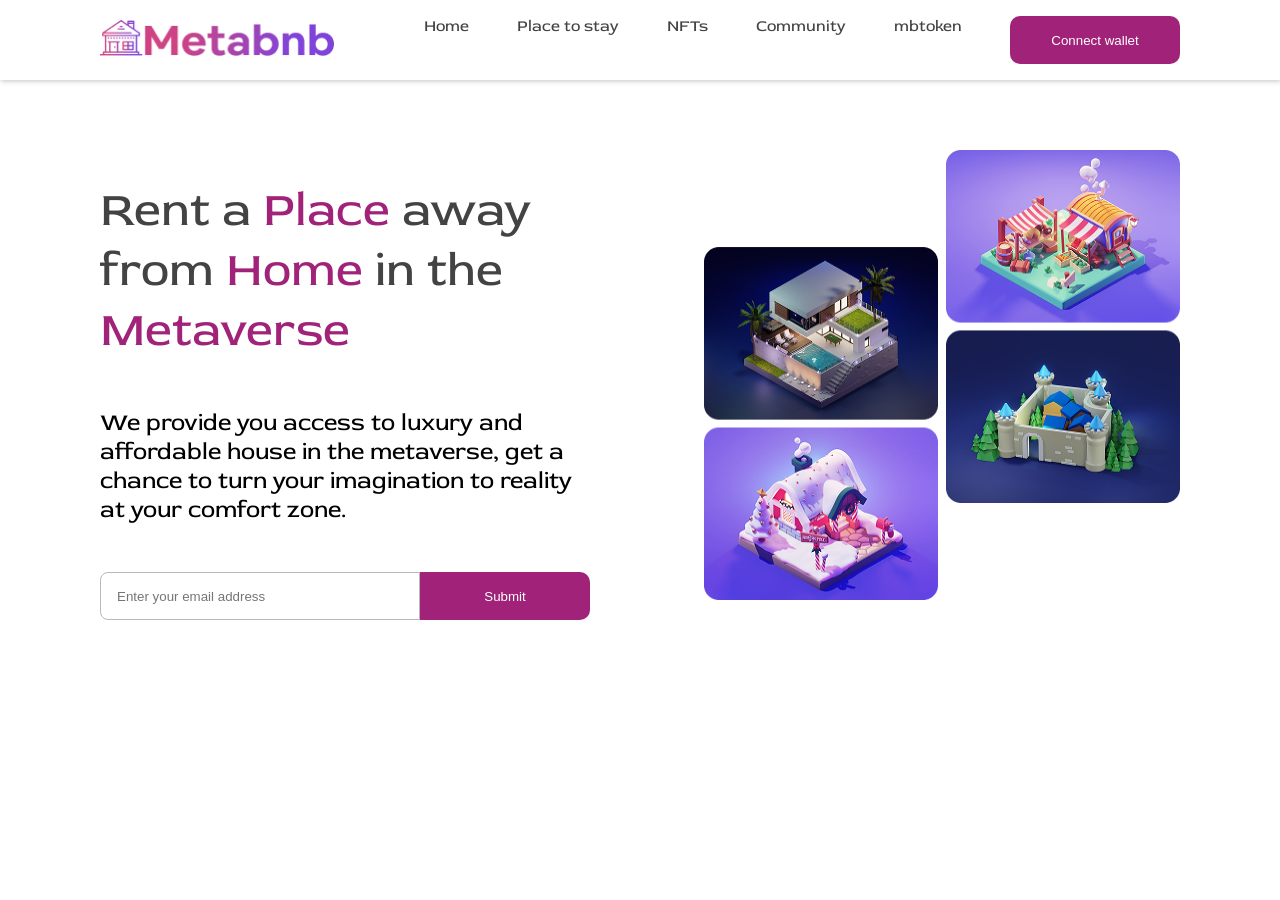
==== index.html @ 20ce7643 "second commit" ====
<!DOCTYPE html>
<html lang="en">
<head>
    <meta charset="UTF-8">
    <meta name="viewport" content="width=device-width, initial-scale=1.0">
    <link rel="icon" type="image/png" href="./assets/favicon/favicon-96x96.png" sizes="96x96" />
<link rel="icon" type="image/svg+xml" href="./assets/favicon/favicon.svg" />
<link rel="shortcut icon" href="./assets/favicon/favicon.ico" />
<link rel="apple-touch-icon" sizes="180x180" href="./assets/favicon/apple-touch-icon.png" />
<link rel="manifest" href="./assets/favicon/web-app-manifest-192x192.png" />
    <title>Meta bnb</title>
    <link href="https://unpkg.com/aos@2.3.1/dist/aos.css" rel="stylesheet">
    <link rel="stylesheet" href="./styles.css"/>
</head>
<body>


    <nav class="nav-wrapper">
        <a data-aos="fade-right" data-aos-duration="800" href="/">
            <img class="nav-logo-img" src="./assets/images/logo.png" alt="logo"/>
        </a>

        <ul>
            <li><a href="/">Home</a></li>
            <li><a href="/places.html">Place to stay</a></li>
            <li><a href="/nft.html">NFTs</a></li>
            <li><a href="/community.html">Community</a></li>
               <li><a href="/mbtoken.html">mbtoken</a></li>
                          

        <button data-aos="fade-left" data-aos-duration="800"  class="connect-button">
            Connect wallet
        </button>
        <img src="./assets/images/menu-icon.png" alt="menu icon" class="nav-menu-icon"/>

    </nav>


    <!-- hero section -->
    <section class="hero-section">
        <div class="hero-left">
              <h1>
                Rent a <span class="purple-text">Place</span> away from 
                <span class="purple-text">Home</span> in the <span class="purple-text">Metaverse</span>
              </h1>


              <p>
                We provide you access to luxury and affordable house in the 
                metaverse, get a chance to turn your imagination to reality at
                your comfort zone.
              </p>

              <form>
                <input class="hero-input" type="email" placeholder="Enter your email address"/>
                <button class="submit" type="submit">Submit</button>
              </form>

        </div>

        <div class="hero-right">
            <img src="./assets/images/hero-image.png" alt="hero image"/>
        </div>

    </section>
    <script src="https://unpkg.com/aos@2.3.1/dist/aos.js"></script>
    <script>
  AOS.init();
</script>
</body>
</html>
---- styles.css ----
@import url('https://fonts.googleapis.com/css2?family=Red+Rose:wght@300..700&display=swap');

*{

    margin: 0;
    padding: 0;
    box-sizing: border-box;
    scroll-behavior: smooth;
}

body{
    overflow-x: hidden;
     font-family: "Red Rose", serif;
     font-weight: 400;
}

/* nav styling */

.nav-wrapper{
    padding: 40px 100px;
    display: flex;
    justify-content: space-between;
    align-items: center;
    position: fixed;
    top: 0;
    right: 0;
    left: 0;
    background:#ffffff ;
    width: 100%;
    box-shadow: 1px 1px 5px rgba(128, 128, 128, 0.479);
    height: 60px;
    z-index: 999;
}
.nav-logo-img{
    width: 234px;
    height: 36px;
}

nav ul{
    display: flex;
    gap: 48px;
}

nav li{
    list-style: none;
}

nav li a{
    text-decoration: none;
    color: #434343;
    cursor: pointer;
    transition: all 0.6s ease;
}
nav li a:hover{
    color: #a02279;
    border-bottom: 1px solid #a02279;
}

nav button{
    width: 170px;
    height: 48px;
    border-radius: 10px;
    display: flex;
    align-items: center;
    justify-content: center;
    background: #a02279;
    color: white;
    border: none;
    cursor: pointer;
    transition: all 0.6s ease;
}
nav button:hover{
    background: none;
    border: 1px solid #a02279;
    color: #a02279;

}

/* hero section */

.hero-section{
    padding: 80px 100px;
    display: flex;
    gap: 100px;
    margin-top: 70px;
}


.hero-left{
    flex: 1;
}
.hero-left h1{
    color: #434343;
    font-size: 3rem;
    font-weight: 400;
    margin-top: 30px;
}
.hero-left p{
    margin-bottom: 48px;
    margin-top: 48px;
    font-size: 24px;
    font-weight: 400;
}
.purple-text{
    color: #a02279;
}
.hero-input{
    flex-grow: 1;
    padding-left: 16px;
    padding-right: 16px;
    border-top-left-radius: 8px;
    border-bottom-left-radius: 8px;
    border: 1px solid #b8b8b8;
}
.submit{
      width: 170px;
    height: 48px;
    border-top-right-radius: 10px;
    border-bottom-right-radius: 10px;
    display: flex;
    align-items: center;
    justify-content: center;
    background: #a02279;
    color: white;
    border: none;
    cursor: pointer;
    transition: all 0.6s ease;
}
.hero-left form{
    display: flex;
}
.submit:hover{
     background: none;
    border: 1px solid #a02279;
    color: #a02279;   
}

.hero-right{
    flex: 1;
    display: flex;
    justify-content: end;
}
.hero-right img{
   width: 476px;
   height: 450px;
   animation-name: swingAnimation;
  animation-duration: 6.1s;
  animation-timing-function: ease;
  animation-iteration-count: infinite;
  animation-direction: normal;
  animation-fill-mode: both;
}
.nav-menu-icon{
    display: none;
}


/* section logos */

.section-logo{
    background: #a02279;
    padding-top: 10px;
    padding-bottom: 10px;
    display: flex;
    justify-content: space-evenly;
}
.section-logo img{
    width: 180px;
    height: 40px;
}

/* section nft displays */

.nft-display{
    padding: 40px 100px;
}
.nft-display h3{
    font-size: 3rem;
    font-weight: 700;
    text-align: center;
    margin-bottom: 44px;
}

.nft-card{
    width: 292px;
    height: 372px;
    border-radius: 15px;
    border: 1px solid #d7d7d7;
    overflow: hidden;
    padding: 16px;

}
.main-card-img{
    width: 260px;
    height: 265px;
    border-radius: 15px;
    border: 1px solid #d7d7d7;
    object-fit: cover;
}
.card-img-wrapper{
    width: 260px;
    height: 265px;
    position: relative;
}
.heart-icon{
    position: absolute;
    right: 10px;
    top: 10px;
    width: 20px;
    height: 18px;
}
.first-card-text{
    display: flex;
    justify-content: space-between;
    margin-top: 16px;
    margin-bottom: 6px;
}
.first-card-text span{
    font-size: 12px;
    font-weight: 400;
}
.first-card-text .nightrate{
    font-weight: 700;
}

.second-card-text{
    display: flex;
    justify-content: space-between;
    margin-bottom: 6px;
   
}
.second-card-text span{
    font-size: 12px;
    font-weight: 400;
}
.cards-wrapper{
    display: flex;
    gap: 24px;
    flex-wrap: wrap;
    justify-content: center;
}


/* section learn more */

.learn-more-section{
    background: #a02279;
    color: white;
    padding: 100px;
    display: flex;
    gap: 122px;
}

.learn-more-left{
    flex: 1;
    display: flex;
    flex-direction: column;
    justify-content: center;
}
.learn-more-left h3{
    font-size: 3rem;
    font-weight: 700;
    margin-bottom: 36px;
}
.learn-more-left p{
    font-size: 18px;
    font-weight: 400;
    margin-bottom: 58px;
}
.learn-more-left a{
    background: white;
    color: #a02279;
    width: 156px;
    height: 48px;
    display: flex;
    align-items: center;
    justify-content: center;
    border-radius: 8px;
    cursor: pointer;
    transition: all 0.6s ease;
    text-decoration: none;
    border: 1px solid white;
}


.learn-more-left a:hover{
    border: 1px solid white;
    color: white;
    background: #a02279;
}



.learn-more-right{
    flex: 1;
}
.learn-more-right img{
    width: 100%;
    height: 400px ;
}

/* footer */

footer{
    background: #1d1d1e;
    color: white;
    display: flex;
    
    padding:60px 100px;
    gap: 60px;
    justify-content: space-between;
}
.social-wrapper{
    margin-top: 48px;
    margin-bottom: 30px;
    display: flex;
    gap: 32px;
}
.copyright-wrapper{
    display: flex;
    align-items: center;
    gap: 8px;
}
.divone{
    min-width: 280px;
}
.divone h5{
    font-size: 18px;
    margin-bottom:24px;
    font-weight: 700;
}

.divone li{
    list-style: none;
     margin-bottom: 16px;
      font-weight: 400;
}
.divone li a{
    color: rgba(255, 255, 255, 0.719);
    text-decoration: none; 
    transition: all 0.6s ease;
    cursor: pointer;
}
.divone li a:hover{
    color: #a02279;

}



@media screen and (max-width: 1025px) {
  .nav-wrapper{
    padding: 40px 60px;
  }
  .hero-section{
    padding-left: 60px;
    padding-right: 60px;
    gap: 60px;
  }
  footer{
    flex-wrap: wrap;
  }
    
}
@media screen and (max-width: 769px) {
    .nav-wrapper ul{
        display: none;
    }

    .connect-button{
        display: none;
    }
    .nav-menu-icon{
        display: block;
    }
    .hero-section{
        flex-direction: column-reverse;
    }
    .hero-right{
        justify-content: center;
    }
    .nft-display{
        padding: 40px;
    }
    .learn-more-section{
        flex-direction: column-reverse;
        gap: 60px;
    }
    footer{
        padding: 60px;
    }
}
@media screen and (max-width: 640px) {
    .nav-wrapper{
        padding: 20px;
    }
    .nav-logo-img{
        width: 120px;
        height: 24px;
    }
    .nav-menu-icon{
        width: 32px;
        height: 32px;
    }
    .hero-right img{
        width: 90%;
        height: 50vh;
    }
    .hero-section{
        padding: 40px 20px;
    }
    .section-logo{
        flex-direction: column;
    }
    .hero-left h1{
        font-size: 2.5rem;
    }
    .nft-display h3 {
        font-size: 2.5rem;
    }
    .hero-left p{
        margin-top: 24px;
        margin-bottom: 24px;
    }
    .section-logo{
        align-items: center;
        gap: 20px;
        padding-top:30px ;
        padding-bottom: 30px;
    }
    .learn-more-section{
        padding: 40px 20px;
    }
    footer{
        padding: 60px 20px;
    }
    .learn-more-right img{
        width: 80%;
       
    }
    .nft-card{
        width: 100%;
    }
    .card-img-wrapper{
        width: 100%;
    }
    .main-card-img{
        width: 100%;
    }

    /* .parent-of-card-wrapper{
        width: 100%;
        overflow-x: scroll;
    }
     .cards-wrapper{
        flex-wrap: nowrap;
      
        width: fit-content;
          overflow-x: scroll;
     } */
}
@media screen and (max-width: 325px) {

    .card-img-wrapper{
        width: 100%;
    }
    .main-card-img{
        width: 100%;
    }
    .nft-card{
        width: 100%;
    }
    .second-card-text span {
        font-size: 10px;
    }
    
}




@keyframes swingAnimation {
  0% { transform: rotate(0deg); }
  20% { transform: rotate(15deg); }
  40% { transform: rotate(-10deg); }
  60% { transform: rotate(5deg); }
  80% { transform: rotate(-5deg); }
  100% { transform: rotate(0deg); }
}
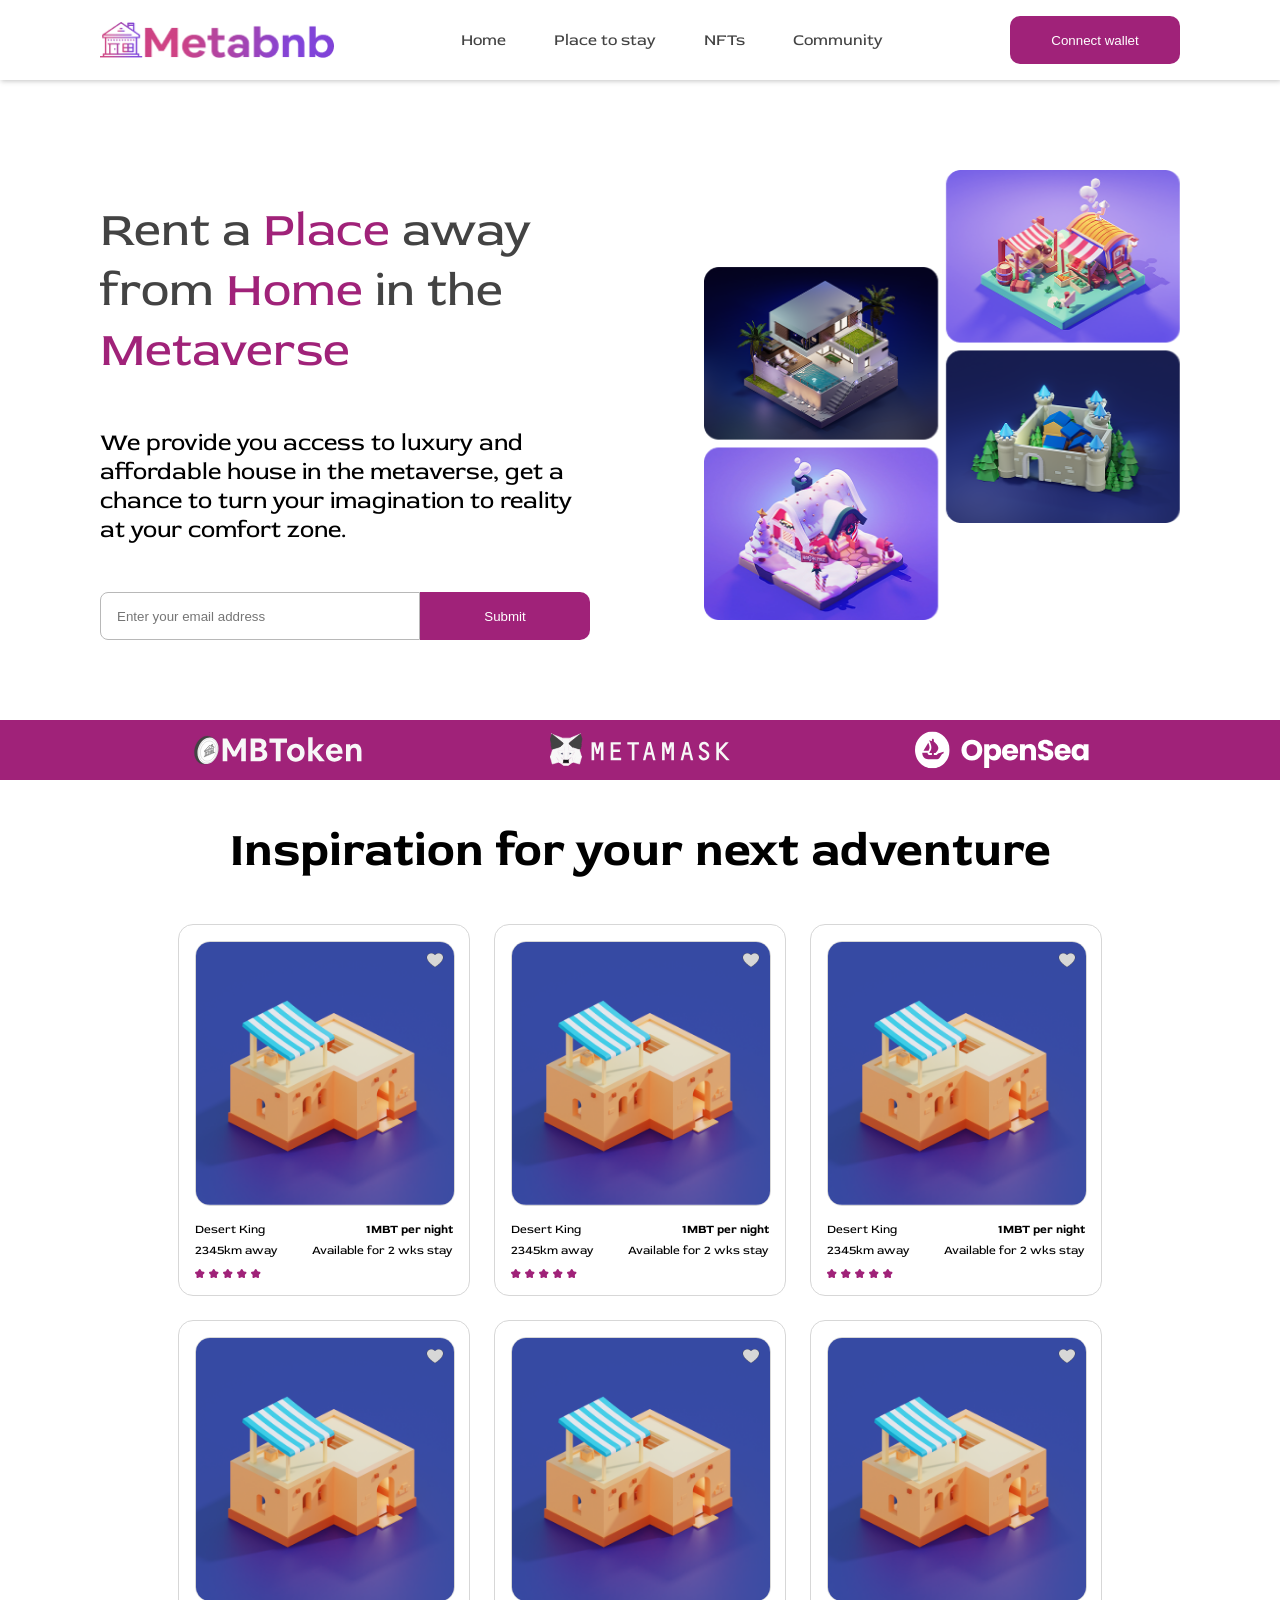
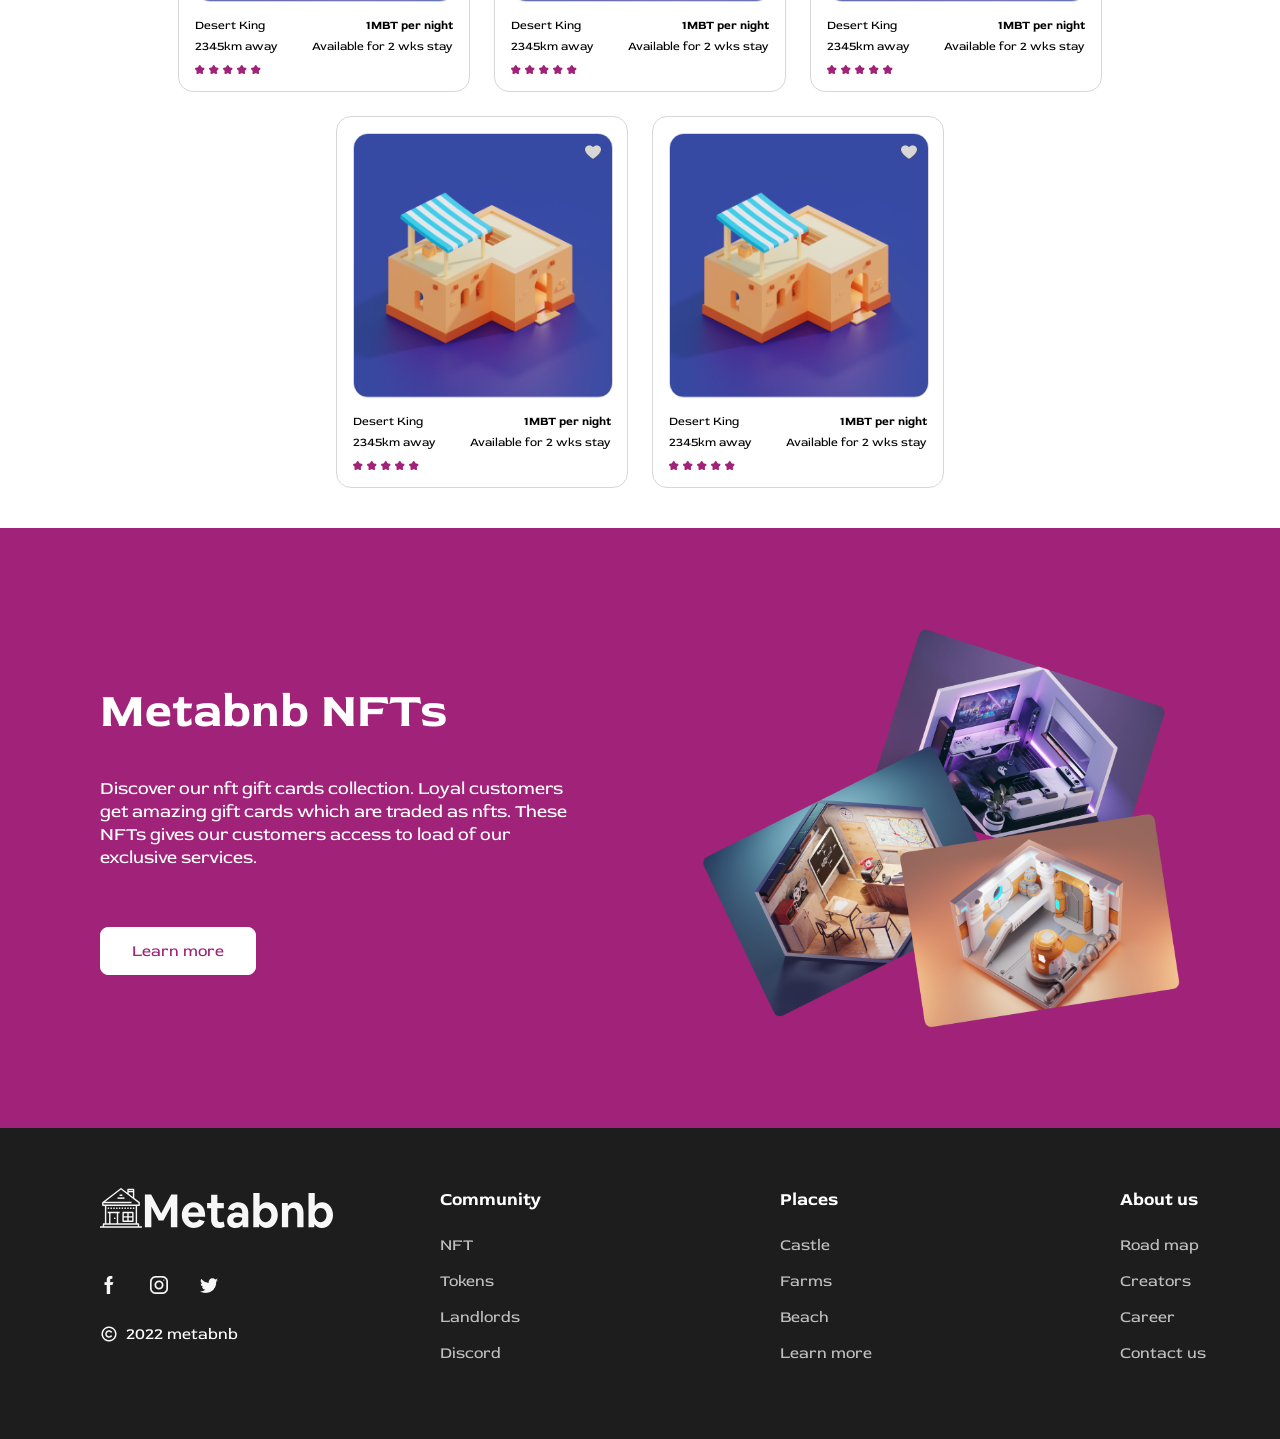
==== commit e626a4d0: "second commit" ====
--- a/index.html
+++ b/index.html
@@ -1,71 +1,458 @@
-<!DOCTYPE html>
+a<!doctype html>
 <html lang="en">
-<head>
-    <meta charset="UTF-8">
-    <meta name="viewport" content="width=device-width, initial-scale=1.0">
-    <link rel="icon" type="image/png" href="./assets/favicon/favicon-96x96.png" sizes="96x96" />
-<link rel="icon" type="image/svg+xml" href="./assets/favicon/favicon.svg" />
-<link rel="shortcut icon" href="./assets/favicon/favicon.ico" />
-<link rel="apple-touch-icon" sizes="180x180" href="./assets/favicon/apple-touch-icon.png" />
-<link rel="manifest" href="./assets/favicon/web-app-manifest-192x192.png" />
+  <head>
+    <meta charset="UTF-8" />
+    <meta name="viewport" content="width=device-width, initial-scale=1.0" />
+    <link
+      rel="icon"
+      type="image/png"
+      href="./assets/favicon/favicon-96x96.png"
+      sizes="96x96"
+    />
+    <link rel="icon" type="image/svg+xml" href="./assets/favicon/favicon.svg" />
+    <link rel="shortcut icon" href="./assets/favicon/favicon.ico" />
+    <link
+      rel="apple-touch-icon"
+      sizes="180x180"
+      href="./assets/favicon/apple-touch-icon.png"
+    />
+    <link rel="manifest" href="./assets/favicon/web-app-manifest-192x192.png" />
     <title>Meta bnb</title>
-    <link href="https://unpkg.com/aos@2.3.1/dist/aos.css" rel="stylesheet">
-    <link rel="stylesheet" href="./styles.css"/>
-</head>
-<body>
-
-
+    <link href="https://unpkg.com/aos@2.3.1/dist/aos.css" rel="stylesheet" />
+    <link rel="stylesheet" href="./styles.css" />
+  </head>
+  <body>
     <nav class="nav-wrapper">
-        <a data-aos="fade-right" data-aos-duration="800" href="/">
-            <img class="nav-logo-img" src="./assets/images/logo.png" alt="logo"/>
+      <a data-aos="fade-right" data-aos-duration="800" href="/">
+        <img class="nav-logo-img" src="./assets/images/logo.png" alt="logo" />
+      </a>
+
+      <ul>
+        <li><a href="/">Home</a></li>
+        <li><a href="/places.html">Place to stay</a></li>
+        <li><a href="/nft.html">NFTs</a></li>
+        <li><a href="/community.html">Community</a></li>
+      </ul>
+
+      <button
+        data-aos="fade-left"
+        data-aos-duration="800"
+        class="connect-button"
+      >
+        Connect wallet
+      </button>
+      <img
+        src="./assets/images/menu-icon.png"
+        alt="menu icon"
+        class="nav-menu-icon"
+      />
+    </nav>
+
+    <main>
+      <!-- hero section -->
+      <section class="hero-section">
+        <div class="hero-left" data-aos="fade-right" data-aos-duration="600">
+          <h1>
+            Rent a <span class="purple-text">Place</span> away from
+            <span class="purple-text">Home</span> in the
+            <span class="purple-text">Metaverse</span>
+          </h1>
+
+          <p>
+            We provide you access to luxury and affordable house in the
+            metaverse, get a chance to turn your imagination to reality at your
+            comfort zone.
+          </p>
+
+          <form>
+            <input
+              class="hero-input"
+              type="email"
+              placeholder="Enter your email address"
+            />
+            <button class="submit" type="submit">Submit</button>
+          </form>
+        </div>
+
+        <div class="hero-right" data-aos="fade-left" data-aos-duration="600">
+          <img src="./assets/images/hero-image.png" alt="hero image" />
+        </div>
+      </section>
+
+      <!-- SECTION LOGOS -->
+
+      <section class="section-logo">
+        <img src="./assets/images/mbtokenlogo.svg" alt="" />
+
+        <img src="./assets/images/metamasklogo.svg" alt="" />
+
+        <img src="./assets/images/opensealogo.svg" alt="" />
+      </section>
+
+      <!-- section nft display -->
+
+      <section class="nft-display">
+        <h3>Inspiration for your next adventure</h3>
+      
+
+       
+        <div class="cards-wrapper">
+          <div class="nft-card">
+            <div class="card-img-wrapper">
+              <img
+                src="./assets/images/nftimg1.png"
+                alt="nft image"
+                class="main-card-img"
+              />
+              <img
+                src="./assets/images/hearticon.png"
+                alt=" heart icon"
+                class="heart-icon"
+              />
+            </div>
+
+            <div class="first-card-text">
+              <span>Desert King</span>
+              <span class="nightrate">1MBT per night</span>
+            </div>
+
+            <div class="second-card-text">
+              <span>2345km away</span>
+              <span>Available for 2 wks stay</span>
+            </div>
+
+            <div class="ratings-wrapper">
+              <img src="./assets/images/ratingsstar.svg" alt="rating star" />
+              <img src="./assets/images/ratingsstar.svg" alt="rating star" />
+              <img src="./assets/images/ratingsstar.svg" alt="rating star" />
+              <img src="./assets/images/ratingsstar.svg" alt="rating star" />
+              <img src="./assets/images/ratingsstar.svg" alt="rating star" />
+            </div>
+          </div>
+
+          <div class="nft-card">
+            <div class="card-img-wrapper">
+              <img
+                src="./assets/images/nftimg1.png"
+                alt="nft image"
+                class="main-card-img"
+              />
+              <img
+                src="./assets/images/hearticon.png"
+                alt=" heart icon"
+                class="heart-icon"
+              />
+            </div>
+
+            <div class="first-card-text">
+              <span>Desert King</span>
+              <span class="nightrate">1MBT per night</span>
+            </div>
+
+            <div class="second-card-text">
+              <span>2345km away</span>
+              <span>Available for 2 wks stay</span>
+            </div>
+
+            <div class="ratings-wrapper">
+              <img src="./assets/images/ratingsstar.svg" alt="rating star" />
+              <img src="./assets/images/ratingsstar.svg" alt="rating star" />
+              <img src="./assets/images/ratingsstar.svg" alt="rating star" />
+              <img src="./assets/images/ratingsstar.svg" alt="rating star" />
+              <img src="./assets/images/ratingsstar.svg" alt="rating star" />
+            </div>
+          </div>
+
+          <div class="nft-card">
+            <div class="card-img-wrapper">
+              <img
+                src="./assets/images/nftimg1.png"
+                alt="nft image"
+                class="main-card-img"
+              />
+              <img
+                src="./assets/images/hearticon.png"
+                alt=" heart icon"
+                class="heart-icon"
+              />
+            </div>
+
+            <div class="first-card-text">
+              <span>Desert King</span>
+              <span class="nightrate">1MBT per night</span>
+            </div>
+
+            <div class="second-card-text">
+              <span>2345km away</span>
+              <span>Available for 2 wks stay</span>
+            </div>
+
+            <div class="ratings-wrapper">
+              <img src="./assets/images/ratingsstar.svg" alt="rating star" />
+              <img src="./assets/images/ratingsstar.svg" alt="rating star" />
+              <img src="./assets/images/ratingsstar.svg" alt="rating star" />
+              <img src="./assets/images/ratingsstar.svg" alt="rating star" />
+              <img src="./assets/images/ratingsstar.svg" alt="rating star" />
+            </div>
+          </div>
+
+          <div class="nft-card">
+            <div class="card-img-wrapper">
+              <img
+                src="./assets/images/nftimg1.png"
+                alt="nft image"
+                class="main-card-img"
+              />
+              <img
+                src="./assets/images/hearticon.png"
+                alt=" heart icon"
+                class="heart-icon"
+              />
+            </div>
+
+            <div class="first-card-text">
+              <span>Desert King</span>
+              <span class="nightrate">1MBT per night</span>
+            </div>
+
+            <div class="second-card-text">
+              <span>2345km away</span>
+              <span>Available for 2 wks stay</span>
+            </div>
+
+            <div class="ratings-wrapper">
+              <img src="./assets/images/ratingsstar.svg" alt="rating star" />
+              <img src="./assets/images/ratingsstar.svg" alt="rating star" />
+              <img src="./assets/images/ratingsstar.svg" alt="rating star" />
+              <img src="./assets/images/ratingsstar.svg" alt="rating star" />
+              <img src="./assets/images/ratingsstar.svg" alt="rating star" />
+            </div>
+          </div>
+
+          <div class="nft-card">
+            <div class="card-img-wrapper">
+              <img
+                src="./assets/images/nftimg1.png"
+                alt="nft image"
+                class="main-card-img"
+              />
+              <img
+                src="./assets/images/hearticon.png"
+                alt=" heart icon"
+                class="heart-icon"
+              />
+            </div>
+
+            <div class="first-card-text">
+              <span>Desert King</span>
+              <span class="nightrate">1MBT per night</span>
+            </div>
+
+            <div class="second-card-text">
+              <span>2345km away</span>
+              <span>Available for 2 wks stay</span>
+            </div>
+
+            <div class="ratings-wrapper">
+              <img src="./assets/images/ratingsstar.svg" alt="rating star" />
+              <img src="./assets/images/ratingsstar.svg" alt="rating star" />
+              <img src="./assets/images/ratingsstar.svg" alt="rating star" />
+              <img src="./assets/images/ratingsstar.svg" alt="rating star" />
+              <img src="./assets/images/ratingsstar.svg" alt="rating star" />
+            </div>
+          </div>
+
+          <div class="nft-card">
+            <div class="card-img-wrapper">
+              <img
+                src="./assets/images/nftimg1.png"
+                alt="nft image"
+                class="main-card-img"
+              />
+              <img
+                src="./assets/images/hearticon.png"
+                alt=" heart icon"
+                class="heart-icon"
+              />
+            </div>
+
+            <div class="first-card-text">
+              <span>Desert King</span>
+              <span class="nightrate">1MBT per night</span>
+            </div>
+
+            <div class="second-card-text">
+              <span>2345km away</span>
+              <span>Available for 2 wks stay</span>
+            </div>
+
+            <div class="ratings-wrapper">
+              <img src="./assets/images/ratingsstar.svg" alt="rating star" />
+              <img src="./assets/images/ratingsstar.svg" alt="rating star" />
+              <img src="./assets/images/ratingsstar.svg" alt="rating star" />
+              <img src="./assets/images/ratingsstar.svg" alt="rating star" />
+              <img src="./assets/images/ratingsstar.svg" alt="rating star" />
+            </div>
+          </div>
+
+          <div class="nft-card">
+            <div class="card-img-wrapper">
+              <img
+                src="./assets/images/nftimg1.png"
+                alt="nft image"
+                class="main-card-img"
+              />
+              <img
+                src="./assets/images/hearticon.png"
+                alt=" heart icon"
+                class="heart-icon"
+              />
+            </div>
+
+            <div class="first-card-text">
+              <span>Desert King</span>
+              <span class="nightrate">1MBT per night</span>
+            </div>
+
+            <div class="second-card-text">
+              <span>2345km away</span>
+              <span>Available for 2 wks stay</span>
+            </div>
+
+            <div class="ratings-wrapper">
+              <img src="./assets/images/ratingsstar.svg" alt="rating star" />
+              <img src="./assets/images/ratingsstar.svg" alt="rating star" />
+              <img src="./assets/images/ratingsstar.svg" alt="rating star" />
+              <img src="./assets/images/ratingsstar.svg" alt="rating star" />
+              <img src="./assets/images/ratingsstar.svg" alt="rating star" />
+            </div>
+          </div>
+
+          <div class="nft-card">
+            <div class="card-img-wrapper">
+              <img
+                src="./assets/images/nftimg1.png"
+                alt="nft image"
+                class="main-card-img"
+              />
+              <img
+                src="./assets/images/hearticon.png"
+                alt=" heart icon"
+                class="heart-icon"
+              />
+            </div>
+
+            <div class="first-card-text">
+              <span>Desert King</span>
+              <span class="nightrate">1MBT per night</span>
+            </div>
+
+            <div class="second-card-text">
+              <span>2345km away</span>
+              <span>Available for 2 wks stay</span>
+            </div>
+
+            <div class="ratings-wrapper">
+              <img src="./assets/images/ratingsstar.svg" alt="rating star" />
+              <img src="./assets/images/ratingsstar.svg" alt="rating star" />
+              <img src="./assets/images/ratingsstar.svg" alt="rating star" />
+              <img src="./assets/images/ratingsstar.svg" alt="rating star" />
+              <img src="./assets/images/ratingsstar.svg" alt="rating star" />
+            </div>
+          </div>
+        </div>
+      
+      </section>
+
+      <!-- section learn more -->
+
+      <section class="learn-more-section">
+        <div class="learn-more-left" data-aos="fade-right" data-aos-duration="900">
+          <h3>Metabnb NFTs</h3>
+
+          <p>
+            Discover our nft gift cards collection. Loyal customers get amazing
+            gift cards which are traded as nfts. These NFTs gives our customers
+            access to load of our exclusive services.
+          </p>
+
+          <a href="/community.html" target="_blank">Learn more </a>
+        </div>
+
+        <div data-aos="fade-left" data-aos-duration="900" class="learn-more-right">
+          <img src="./assets/images/nftcollection.png" alt="" />
+        </div>
+      </section>
+    </main>
+
+    <footer>
+      <div data-aos="fade-right" data-aos-duration="900" class="divone">
+        <a href="" target="_blank">
+          <img src="./assets/images/logowhite.svg" alt="white logo" />
         </a>
 
+        <div class="social-wrapper">
+          <a href="" target="_blank">
+            <img src="./assets/images/facebook.png" alt="facebook icon" />
+          </a>
+
+          <a href="" target="_blank">
+            <img src="./assets/images/instagram.png" alt="facebook icon" />
+          </a>
+
+          <a href="" target="_blank">
+            <img src="./assets/images/twitter.png" alt="facebook icon" />
+          </a>
+        </div>
+
+        <div class="copyright-wrapper">
+          <img src="./assets/images/copyright.png" alt="" />
+
+          <span>2022 metabnb</span>
+        </div>
+      </div>
+
+      <div class="divone">
+        <h5>Community</h5>
+
         <ul>
-            <li><a href="/">Home</a></li>
-            <li><a href="/places.html">Place to stay</a></li>
-            <li><a href="/nft.html">NFTs</a></li>
-            <li><a href="/community.html">Community</a></li>
-               <li><a href="/mbtoken.html">mbtoken</a></li>
-                          
-
-        <button data-aos="fade-left" data-aos-duration="800"  class="connect-button">
-            Connect wallet
-        </button>
-        <img src="./assets/images/menu-icon.png" alt="menu icon" class="nav-menu-icon"/>
-
-    </nav>
-
-
-    <!-- hero section -->
-    <section class="hero-section">
-        <div class="hero-left">
-              <h1>
-                Rent a <span class="purple-text">Place</span> away from 
-                <span class="purple-text">Home</span> in the <span class="purple-text">Metaverse</span>
-              </h1>
-
-
-              <p>
-                We provide you access to luxury and affordable house in the 
-                metaverse, get a chance to turn your imagination to reality at
-                your comfort zone.
-              </p>
-
-              <form>
-                <input class="hero-input" type="email" placeholder="Enter your email address"/>
-                <button class="submit" type="submit">Submit</button>
-              </form>
-
-        </div>
-
-        <div class="hero-right">
-            <img src="./assets/images/hero-image.png" alt="hero image"/>
-        </div>
-
-    </section>
+          <li><a href="/nft.html" target="_blank">NFT</a></li>
+          <li><a href="/token.html" target="_blank">Tokens</a></li>
+          <li><a href="" target="_blank">Landlords</a></li>
+
+          <li><a href="" target="_blank">Discord</a></li>
+        </ul>
+      </div>
+
+      <div class="divone">
+        <h5>Places</h5>
+
+        <ul>
+          <li><a href="/places.html" target="_blank">Castle</a></li>
+          <li><a href="/places.html" target="_blank">Farms</a></li>
+          <li><a href="/places.html" target="_blank">Beach</a></li>
+
+          <li><a href="./community.html" target="_blank">Learn more</a></li>
+        </ul>
+      </div>
+
+      <div class="divone">
+
+        <h5>About us</h5>
+
+        <ul>
+            <li><a href="" target="_blank">Road map</a></li>
+            <li><a href="" target="_blank">Creators</a></li>
+            <li><a href="" target="_blank">Career</a></li>
+
+            <li><a href="" target="_blank">Contact us</a></li>
+        </ul>
+      </div>
+    </footer>
+
     <script src="https://unpkg.com/aos@2.3.1/dist/aos.js"></script>
     <script>
-  AOS.init();
-</script>
-</body>
-</html>+      AOS.init();
+    </script>
+  </body>
+</html>
